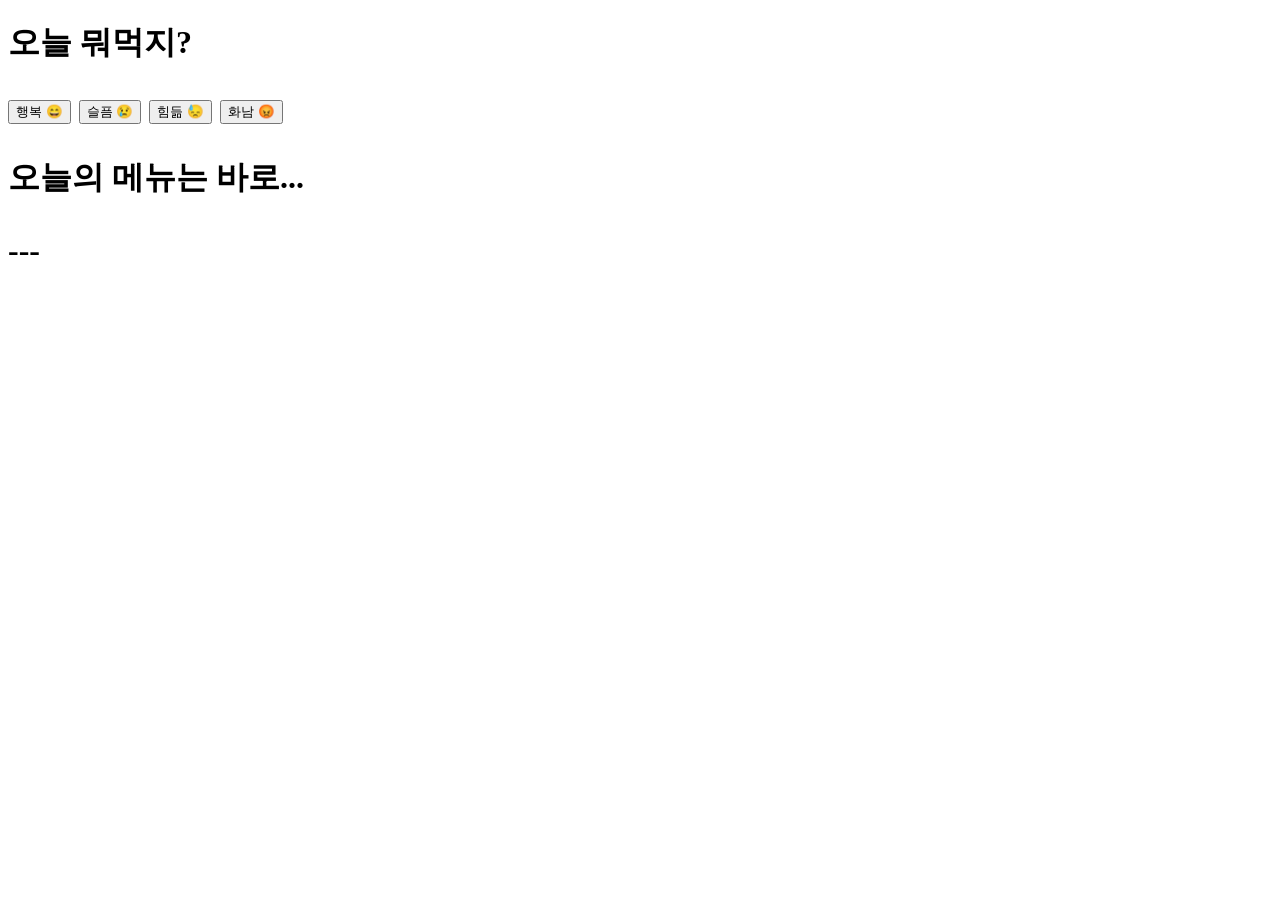
==== ko-kr/index.html @ c9df5fb1 "Boring favicon bug fix" ====
<!DOCTYPE html>
<html lang="ko">
<head>
  <meta charset="UTF-8">
  <meta name="viewport" content="width=device-width, initial-scale=1.0">
  <title>오늘 뭐먹지?</title>
  <link rel="icon" href="favicon.ico">
  <link rel="stylesheet" href="univpk.css">
</head>
<body class="img">
  <audio id="sound" src="tap.mp3"></audio>
  
  <h1 class="jua">오늘 뭐먹지?<h1>

  <div class="buttons">
    <button class="liquid jua" data-f="happy">행복 😄</button>
    <button class="liquid jua" data-f="sad">슬픔 😢</button>
    <button class="liquid jua" data-f="tired">힘듦 😓</button>
    <button class="liquid jua" data-f="angry">화남 😡</button>
  </div>

  <p class="ogong jua">오늘의 메뉴는 바로...</p>
  <p id="r" class="ogong jua">---</p>
  <script src="rand.js"></script>
</body>
</html>
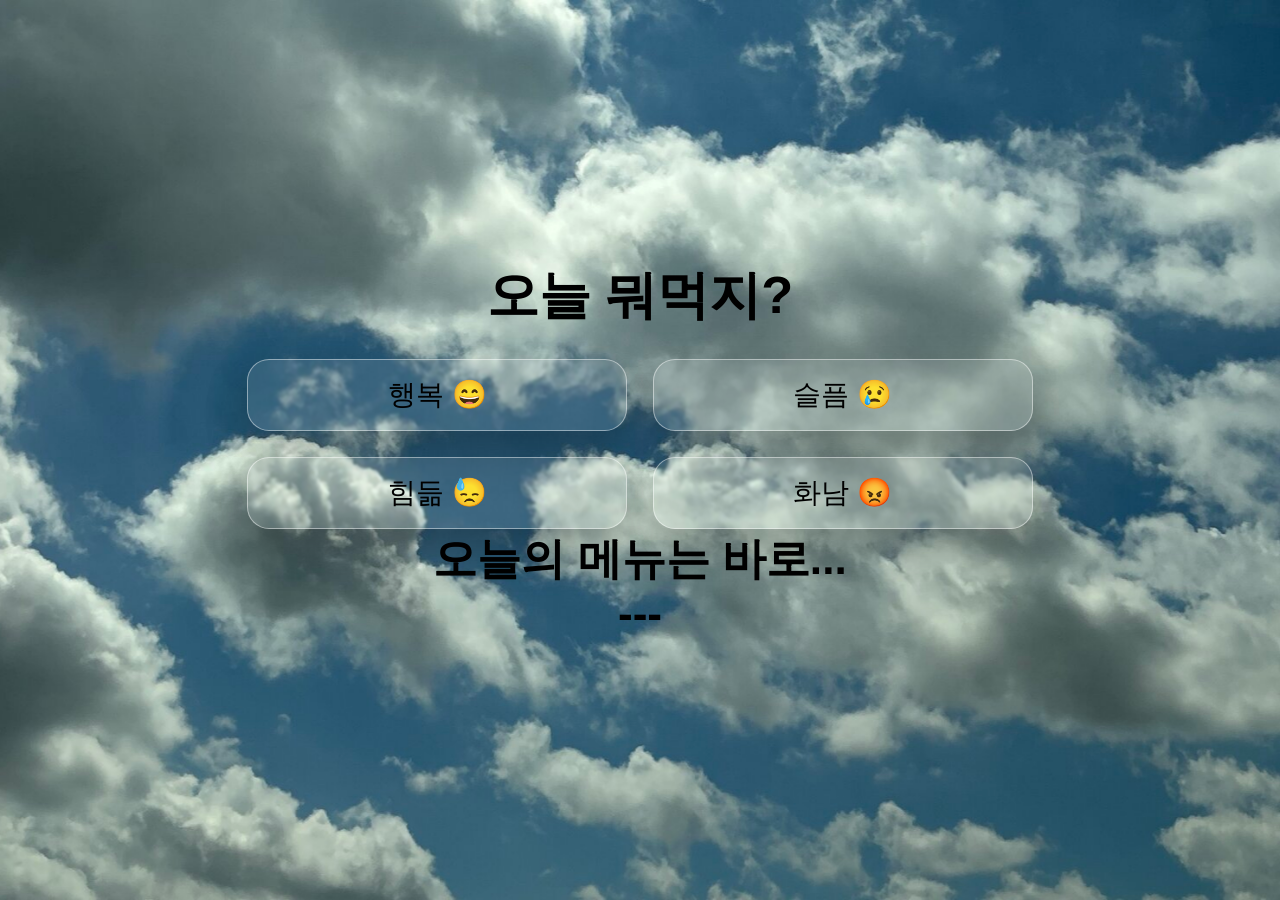
==== commit a8f9ee1a: "Update stylesheet link to ko-kr.css" ====
--- a/ko-kr/index.html
+++ b/ko-kr/index.html
@@ -5,7 +5,7 @@
   <meta name="viewport" content="width=device-width, initial-scale=1.0">
   <title>오늘 뭐먹지?</title>
   <link rel="icon" href="favicon.ico">
-  <link rel="stylesheet" href="univpk.css">
+  <link rel="stylesheet" href="ko-kr.css">
 </head>
 <body class="img">
   <audio id="sound" src="tap.mp3"></audio>
--- a/ko-kr/ko-kr.css
+++ b/ko-kr/ko-kr.css
@@ -0,0 +1,77 @@
+@font-face {
+  font-family: 'malang';
+  src: url('./malang.woff2') format('woff2');
+  font-display: swap;
+}
+
+* {
+  box-sizing: border-box;
+}
+
+body.img {
+  margin: 0;
+  min-height: 100vh;
+  min-height: 100dvh;
+  position: relative;
+  display: flex;
+  flex-direction: column;
+  align-items: center;
+  justify-content: center;
+  gap: clamp(16px, 3vh, 32px);
+  padding: 20px;
+}
+
+body.img::before {
+  content: '';
+  position: fixed;
+  inset: 0;
+  background: url("bg.jpg") no-repeat center / cover;
+  z-index: -1;
+}
+
+.jua {
+  font-family: "malang", sans-serif;
+}
+
+h1 {
+  font-size: clamp(28px, 2.6vw + 19px, 56px);
+  text-align: center;
+  margin: 0;
+}
+
+.buttons {
+  display: flex;
+  flex-wrap: wrap;
+  gap: clamp(12px, 2vw, 28px);
+  justify-content: center;
+  width: 100%;
+  max-width: min(960px, 90vw);
+}
+
+.liquid {
+  width: clamp(140px, 40vw, 380px);
+  padding: clamp(12px, 1.8vh, 22px) 0;
+  font-size: clamp(18px, 1.2vw + 13.7px, 28px);
+  color: black;
+  background: rgba(255, 255, 255, 0.1);
+  backdrop-filter: blur(1px);
+  -webkit-backdrop-filter: blur(1px);
+  border-radius: clamp(16px, 2vw, 22px);
+  border: 1px solid rgba(255, 255, 255, 0.45);
+  box-shadow: 0 20px 40px rgba(0, 0, 0, 0.25);
+  cursor: pointer;
+  transition: all 0.25s ease;
+}
+
+.ogong {
+  font-size: clamp(22px, 2.4vw + 13.5px, 48px);
+  text-align: center;
+  margin: 0;
+}
+
+@media (hover: hover) {
+  .liquid:hover {
+    background: rgba(255, 255, 255, 0.4);
+    transform: translateY(-6px) scale(1.03);
+  }
+}
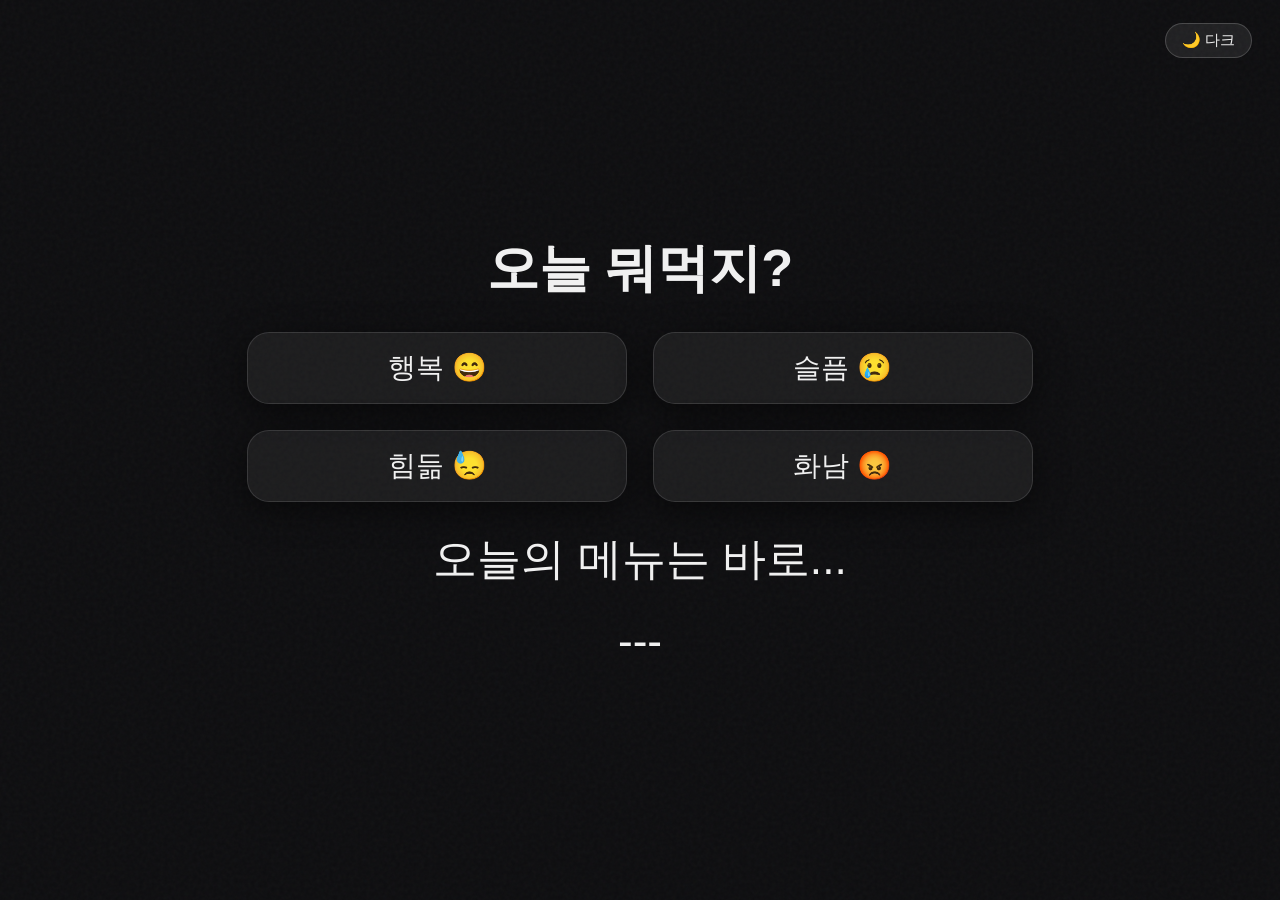
==== commit a6870780: "Big Design Update Design is updated from Glass Morphism button and a background photo, to a matte de" ====
--- a/ko-kr/index.html
+++ b/ko-kr/index.html
@@ -1,5 +1,5 @@
 <!DOCTYPE html>
-<html lang="ko">
+<html lang="ko" data-theme="dark">
 <head>
   <meta charset="UTF-8">
   <meta name="viewport" content="width=device-width, initial-scale=1.0">
@@ -9,8 +9,10 @@
 </head>
 <body class="img">
   <audio id="sound" src="tap.mp3"></audio>
-  
-  <h1 class="jua">오늘 뭐먹지?<h1>
+
+  <button id="theme-btn" class="theme-toggle jua" aria-label="테마 전환">🌙 다크</button>
+
+  <h1 class="jua">오늘 뭐먹지?</h1>
 
   <div class="buttons">
     <button class="liquid jua" data-f="happy">행복 😄</button>
@@ -21,6 +23,9 @@
 
   <p class="ogong jua">오늘의 메뉴는 바로...</p>
   <p id="r" class="ogong jua">---</p>
+
+  <button id="share-btn" class="liquid jua share-btn" style="display:none;">공유하기 🔗</button>
+
   <script src="rand.js"></script>
 </body>
-</html>
+</html>
--- a/ko-kr/ko-kr.css
+++ b/ko-kr/ko-kr.css
@@ -4,14 +4,58 @@
   font-display: swap;
 }
 
-* {
-  box-sizing: border-box;
-}
-
+* { box-sizing: border-box; }
+
+/* ════════════════════════════
+   테마 변수
+════════════════════════════ */
+[data-theme="dark"] {
+  --bg:           #0e0e10;
+  --bg-noise:     rgba(255,255,255,0.015);
+  --text:         #f0f0f0;
+  --text-sub:     rgba(240,240,240,0.45);
+  --card-bg:      rgba(255,255,255,0.06);
+  --card-border:  rgba(255,255,255,0.12);
+  --card-shadow:  rgba(0,0,0,0.5);
+  --card-hover:   rgba(255,255,255,0.13);
+  --share-bg:     rgba(255,255,255,0.09);
+  --share-border: rgba(255,255,255,0.25);
+  --toggle-bg:    rgba(255,255,255,0.08);
+  --toggle-border:rgba(255,255,255,0.18);
+  --happy-h:  rgba(255,200,40,0.22);  --happy-b:  rgba(255,200,40,0.55);  --happy-s:  rgba(255,180,0,0.28);
+  --sad-h:    rgba(70,130,220,0.22);  --sad-b:    rgba(70,130,220,0.55);  --sad-s:    rgba(50,100,200,0.28);
+  --tired-h:  rgba(80,180,110,0.22);  --tired-b:  rgba(80,180,110,0.55);  --tired-s:  rgba(60,150,80,0.28);
+  --angry-h:  rgba(220,70,50,0.22);   --angry-b:  rgba(220,70,50,0.55);   --angry-s:  rgba(200,50,30,0.28);
+}
+
+[data-theme="light"] {
+  --bg:           #f7f4ef;
+  --bg-noise:     rgba(0,0,0,0.018);
+  --text:         #1c1c1e;
+  --text-sub:     rgba(28,28,30,0.45);
+  --card-bg:      rgba(255,255,255,0.52);
+  --card-border:  rgba(0,0,0,0.09);
+  --card-shadow:  rgba(0,0,0,0.1);
+  --card-hover:   rgba(255,255,255,0.82);
+  --share-bg:     rgba(255,255,255,0.6);
+  --share-border: rgba(0,0,0,0.15);
+  --toggle-bg:    rgba(0,0,0,0.05);
+  --toggle-border:rgba(0,0,0,0.12);
+  --happy-h:  rgba(255,190,0,0.18);   --happy-b:  rgba(200,140,0,0.4);    --happy-s:  rgba(255,180,0,0.18);
+  --sad-h:    rgba(50,110,210,0.18);  --sad-b:    rgba(50,110,210,0.4);   --sad-s:    rgba(50,100,200,0.18);
+  --tired-h:  rgba(60,160,90,0.18);   --tired-b:  rgba(60,160,90,0.4);    --tired-s:  rgba(60,150,80,0.18);
+  --angry-h:  rgba(210,60,40,0.18);   --angry-b:  rgba(210,60,40,0.4);    --angry-s:  rgba(200,50,30,0.18);
+}
+
+/* ════════════════════════════
+   기본 레이아웃
+════════════════════════════ */
 body.img {
   margin: 0;
   min-height: 100vh;
   min-height: 100dvh;
+  background-color: var(--bg);
+  color: var(--text);
   position: relative;
   display: flex;
   flex-direction: column;
@@ -19,26 +63,57 @@
   justify-content: center;
   gap: clamp(16px, 3vh, 32px);
   padding: 20px;
-}
-
+  transition: background-color 0.35s ease, color 0.35s ease;
+}
+
+/* 노이즈 텍스처 오버레이 */
 body.img::before {
   content: '';
   position: fixed;
   inset: 0;
-  background: url("bg.jpg") no-repeat center / cover;
-  z-index: -1;
-}
-
-.jua {
-  font-family: "malang", sans-serif;
-}
+  background-image: url("data:image/svg+xml,%3Csvg viewBox='0 0 256 256' xmlns='http://www.w3.org/2000/svg'%3E%3Cfilter id='n'%3E%3CfeTurbulence type='fractalNoise' baseFrequency='0.85' numOctaves='4' stitchTiles='stitch'/%3E%3C/filter%3E%3Crect width='100%25' height='100%25' filter='url(%23n)' opacity='1'/%3E%3C/svg%3E");
+  opacity: 0.035;
+  pointer-events: none;
+  z-index: 0;
+}
+
+/* ════════════════════════════
+   테마 토글 버튼
+════════════════════════════ */
+.theme-toggle {
+  position: absolute;
+  top: clamp(14px, 2.5vh, 24px);
+  right: clamp(14px, 2.5vw, 28px);
+  padding: 7px 16px;
+  font-size: clamp(12px, 1vw + 9px, 15px);
+  background: var(--toggle-bg);
+  border: 1px solid var(--toggle-border);
+  border-radius: 999px;
+  color: var(--text);
+  cursor: pointer;
+  z-index: 10;
+  transition: background 0.2s, transform 0.15s;
+}
+.theme-toggle:hover { background: var(--card-hover); transform: scale(1.05); }
+.theme-toggle:active { transform: scale(0.96); }
+
+/* ════════════════════════════
+   폰트
+════════════════════════════ */
+.jua { font-family: "malang", sans-serif; }
 
 h1 {
   font-size: clamp(28px, 2.6vw + 19px, 56px);
   text-align: center;
   margin: 0;
-}
-
+  position: relative;
+  z-index: 1;
+  color: var(--text);
+}
+
+/* ════════════════════════════
+   기분 버튼 그리드
+════════════════════════════ */
 .buttons {
   display: flex;
   flex-wrap: wrap;
@@ -46,32 +121,102 @@
   justify-content: center;
   width: 100%;
   max-width: min(960px, 90vw);
-}
-
+  position: relative;
+  z-index: 1;
+}
+
+/* ════════════════════════════
+   반투명 카드 버튼
+════════════════════════════ */
 .liquid {
   width: clamp(140px, 40vw, 380px);
   padding: clamp(12px, 1.8vh, 22px) 0;
   font-size: clamp(18px, 1.2vw + 13.7px, 28px);
-  color: black;
-  background: rgba(255, 255, 255, 0.1);
-  backdrop-filter: blur(1px);
-  -webkit-backdrop-filter: blur(1px);
+  color: var(--text);
+  background: var(--card-bg);
   border-radius: clamp(16px, 2vw, 22px);
-  border: 1px solid rgba(255, 255, 255, 0.45);
-  box-shadow: 0 20px 40px rgba(0, 0, 0, 0.25);
+  border: 1px solid var(--card-border);
+  box-shadow: 0 8px 32px var(--card-shadow);
   cursor: pointer;
-  transition: all 0.25s ease;
-}
-
+  transition: background 0.22s ease, border-color 0.22s ease,
+              box-shadow 0.22s ease, transform 0.22s cubic-bezier(0.34,1.56,0.64,1),
+              color 0.35s ease;
+}
+
+/* ════════════════════════════
+   결과 / 공유 텍스트
+════════════════════════════ */
 .ogong {
   font-size: clamp(22px, 2.4vw + 13.5px, 48px);
   text-align: center;
   margin: 0;
-}
-
+  position: relative;
+  z-index: 1;
+  color: var(--text);
+  transition: color 0.35s ease;
+}
+
+/* ════════════════════════════
+   공유 버튼
+════════════════════════════ */
+.share-btn {
+  width: clamp(160px, 35vw, 280px);
+  font-size: clamp(15px, 1vw + 11px, 22px);
+  background: var(--share-bg) !important;
+  border-color: var(--share-border) !important;
+  animation: fadeIn 0.35s ease;
+}
+
+/* ════════════════════════════
+   결과 애니메이션
+════════════════════════════ */
+@keyframes popIn {
+  0%   { opacity: 0; transform: scale(0.7) translateY(10px); }
+  60%  { transform: scale(1.1) translateY(-4px); }
+  100% { opacity: 1; transform: scale(1) translateY(0); }
+}
+
+@keyframes fadeIn {
+  from { opacity: 0; transform: translateY(8px); }
+  to   { opacity: 1; transform: translateY(0); }
+}
+
+#r.pop {
+  animation: popIn 0.4s cubic-bezier(0.34, 1.56, 0.64, 1) forwards;
+}
+
+/* ════════════════════════════
+   호버 효과 (마우스 기기만)
+════════════════════════════ */
 @media (hover: hover) {
   .liquid:hover {
-    background: rgba(255, 255, 255, 0.4);
+    background: var(--card-hover);
     transform: translateY(-6px) scale(1.03);
   }
-}
+
+  .liquid[data-f="happy"]:hover {
+    background: var(--happy-h);
+    border-color: var(--happy-b);
+    box-shadow: 0 20px 40px var(--happy-s);
+  }
+  .liquid[data-f="sad"]:hover {
+    background: var(--sad-h);
+    border-color: var(--sad-b);
+    box-shadow: 0 20px 40px var(--sad-s);
+  }
+  .liquid[data-f="tired"]:hover {
+    background: var(--tired-h);
+    border-color: var(--tired-b);
+    box-shadow: 0 20px 40px var(--tired-s);
+  }
+  .liquid[data-f="angry"]:hover {
+    background: var(--angry-h);
+    border-color: var(--angry-b);
+    box-shadow: 0 20px 40px var(--angry-s);
+  }
+  .share-btn:hover {
+    transform: translateY(-4px) scale(1.02);
+  }
+}
+
+.liquid:active { transform: scale(0.96) !important; }
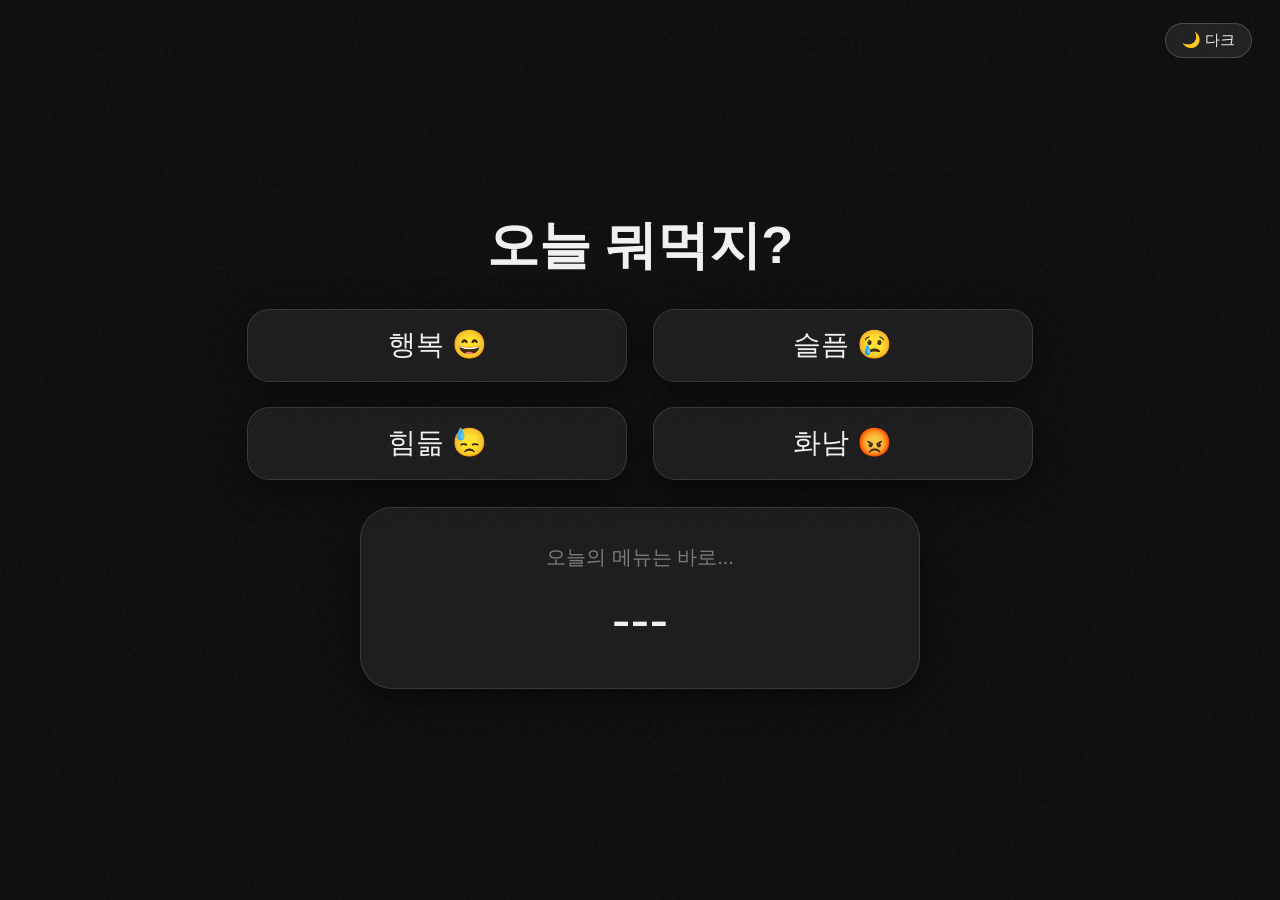
==== commit 18f6506b: "Big Design Update Made result card UI, Thanks for Claude" ====
--- a/ko-kr/index.html
+++ b/ko-kr/index.html
@@ -21,10 +21,11 @@
     <button class="liquid jua" data-f="angry">화남 😡</button>
   </div>
 
-  <p class="ogong jua">오늘의 메뉴는 바로...</p>
-  <p id="r" class="ogong jua">---</p>
-
-  <button id="share-btn" class="liquid jua share-btn" style="display:none;">공유하기 🔗</button>
+  <div id="result-card" class="result-card">
+    <p class="result-label jua">오늘의 메뉴는 바로...</p>
+    <p id="r" class="result-food jua">---</p>
+    <button id="share-btn" class="share-btn jua" style="display:none;">공유하기 🔗</button>
+  </div>
 
   <script src="rand.js"></script>
 </body>
--- a/ko-kr/ko-kr.css
+++ b/ko-kr/ko-kr.css
@@ -144,26 +144,75 @@
 }
 
 /* ════════════════════════════
-   결과 / 공유 텍스트
-════════════════════════════ */
-.ogong {
-  font-size: clamp(22px, 2.4vw + 13.5px, 48px);
+   결과 카드
+════════════════════════════ */
+.result-card {
+  width: clamp(280px, 82vw, 560px);
+  padding: clamp(24px, 4vh, 44px) clamp(28px, 5vw, 52px);
+  background: var(--card-bg);
+  border: 1px solid var(--card-border);
+  border-radius: clamp(20px, 2.5vw, 32px);
+  box-shadow: 0 8px 32px var(--card-shadow);
+  display: flex;
+  flex-direction: column;
+  align-items: center;
+  gap: clamp(10px, 1.8vh, 22px);
+  position: relative;
+  z-index: 1;
+  transition: background 0.35s ease, border-color 0.35s ease,
+              box-shadow 0.35s ease;
+}
+
+.result-card[data-mood="happy"] {
+  background: var(--happy-h);
+  border-color: var(--happy-b);
+  box-shadow: 0 20px 48px var(--happy-s);
+}
+.result-card[data-mood="sad"] {
+  background: var(--sad-h);
+  border-color: var(--sad-b);
+  box-shadow: 0 20px 48px var(--sad-s);
+}
+.result-card[data-mood="tired"] {
+  background: var(--tired-h);
+  border-color: var(--tired-b);
+  box-shadow: 0 20px 48px var(--tired-s);
+}
+.result-card[data-mood="angry"] {
+  background: var(--angry-h);
+  border-color: var(--angry-b);
+  box-shadow: 0 20px 48px var(--angry-s);
+}
+
+.result-label {
+  font-size: clamp(14px, 0.9vw + 10px, 20px);
+  color: var(--text-sub);
+  margin: 0;
   text-align: center;
-  margin: 0;
-  position: relative;
-  z-index: 1;
-  color: var(--text);
   transition: color 0.35s ease;
 }
 
+.result-food {
+  font-size: clamp(30px, 3vw + 18px, 64px);
+  color: var(--text);
+  margin: 0;
+  text-align: center;
+  transition: color 0.35s ease;
+}
+
 /* ════════════════════════════
    공유 버튼
 ════════════════════════════ */
 .share-btn {
-  width: clamp(160px, 35vw, 280px);
-  font-size: clamp(15px, 1vw + 11px, 22px);
-  background: var(--share-bg) !important;
-  border-color: var(--share-border) !important;
+  padding: clamp(8px, 1.2vh, 14px) clamp(24px, 3.5vw, 40px);
+  font-size: clamp(14px, 0.8vw + 10px, 18px);
+  color: var(--text);
+  background: var(--share-bg);
+  border: 1px solid var(--share-border);
+  border-radius: 999px;
+  cursor: pointer;
+  transition: background 0.22s, transform 0.22s cubic-bezier(0.34,1.56,0.64,1),
+              color 0.35s ease;
   animation: fadeIn 0.35s ease;
 }
 
@@ -181,7 +230,7 @@
   to   { opacity: 1; transform: translateY(0); }
 }
 
-#r.pop {
+.result-food.pop {
   animation: popIn 0.4s cubic-bezier(0.34, 1.56, 0.64, 1) forwards;
 }
 
@@ -215,8 +264,10 @@
     box-shadow: 0 20px 40px var(--angry-s);
   }
   .share-btn:hover {
-    transform: translateY(-4px) scale(1.02);
-  }
-}
-
-.liquid:active { transform: scale(0.96) !important; }+    background: var(--card-hover);
+    transform: translateY(-3px) scale(1.05);
+  }
+}
+
+.liquid:active,
+.share-btn:active { transform: scale(0.96) !important; }
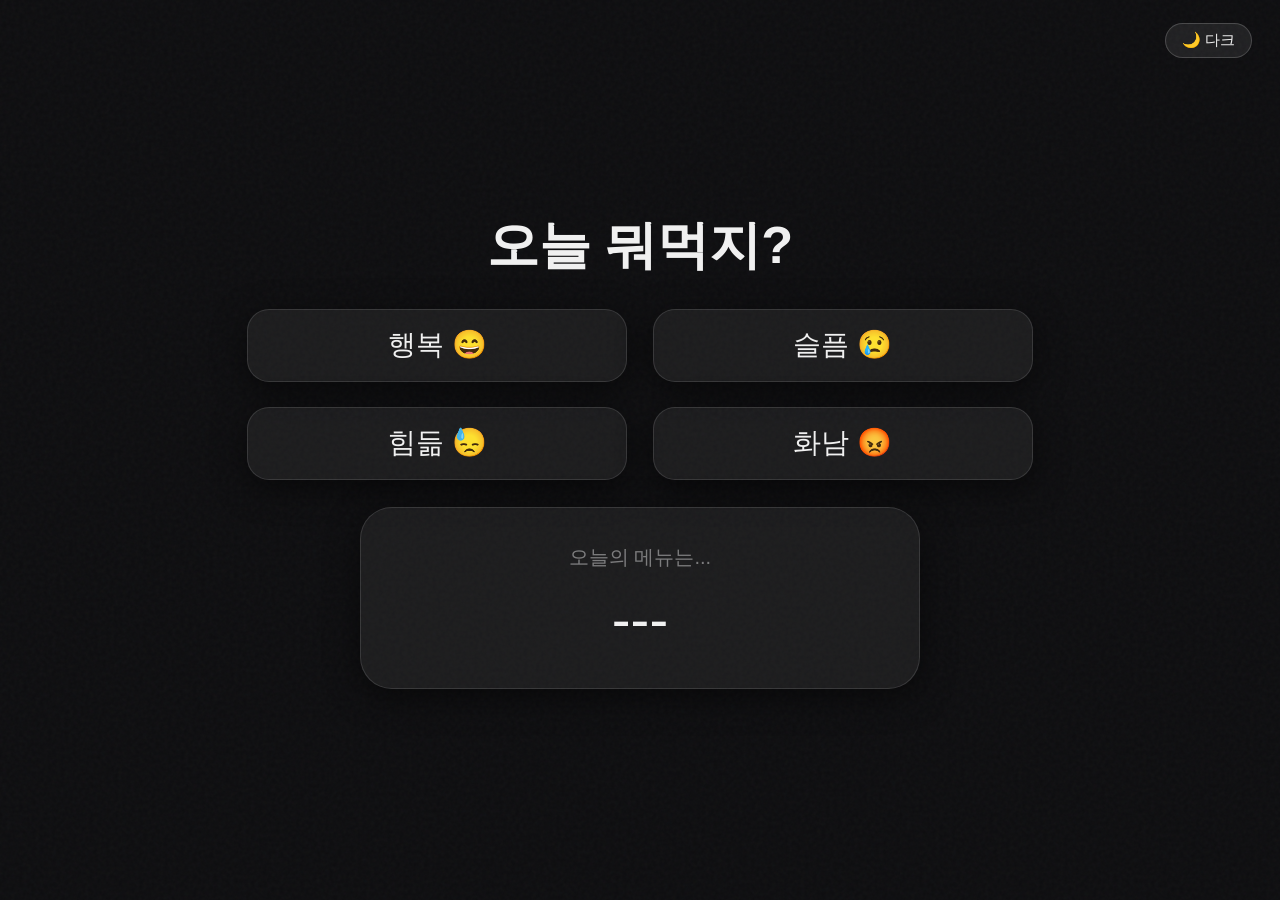
==== commit 37125e80: "Design Update Added messages foe each feelings" ====
--- a/ko-kr/index.html
+++ b/ko-kr/index.html
@@ -22,8 +22,9 @@
   </div>
 
   <div id="result-card" class="result-card">
-    <p class="result-label jua">오늘의 메뉴는 바로...</p>
+    <p class="result-label jua">오늘의 메뉴는...</p>
     <p id="r" class="result-food jua">---</p>
+    <p id="tagline" class="result-tagline jua" style="display:none;"></p>
     <button id="share-btn" class="share-btn jua" style="display:none;">공유하기 🔗</button>
   </div>
 
--- a/ko-kr/ko-kr.css
+++ b/ko-kr/ko-kr.css
@@ -200,6 +200,15 @@
   transition: color 0.35s ease;
 }
 
+.result-tagline {
+  font-size: clamp(13px, 0.8vw + 9px, 18px);
+  color: var(--text-sub);
+  margin: 0;
+  text-align: center;
+  transition: color 0.35s ease;
+  animation: fadeIn 0.4s ease;
+}
+
 /* ════════════════════════════
    공유 버튼
 ════════════════════════════ */
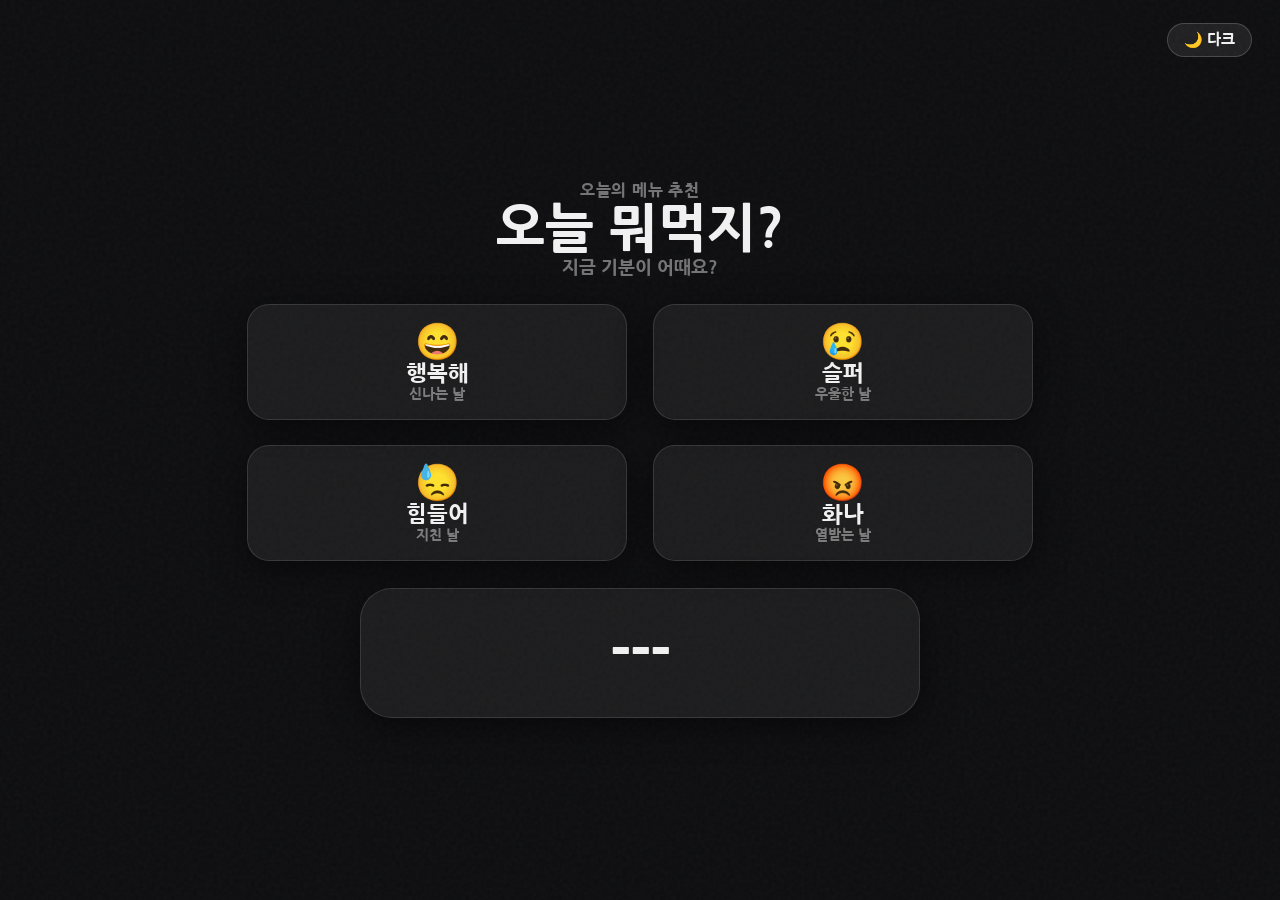
==== commit bfce5a3a: "Design Update Sorry I'm too tired" ====
--- a/ko-kr/index.html
+++ b/ko-kr/index.html
@@ -12,19 +12,38 @@
 
   <button id="theme-btn" class="theme-toggle jua" aria-label="테마 전환">🌙 다크</button>
 
-  <h1 class="jua">오늘 뭐먹지?</h1>
+  <div class="title-area">
+    <p class="title-sup jua">오늘의 메뉴 추천</p>
+    <h1 class="jua">오늘 뭐먹지?</h1>
+    <p class="title-sub jua">지금 기분이 어때요?</p>
+  </div>
 
   <div class="buttons">
-    <button class="liquid jua" data-f="happy">행복 😄</button>
-    <button class="liquid jua" data-f="sad">슬픔 😢</button>
-    <button class="liquid jua" data-f="tired">힘듦 😓</button>
-    <button class="liquid jua" data-f="angry">화남 😡</button>
+    <button class="liquid jua" data-f="happy">
+      <span class="btn-emoji">😄</span>
+      <span class="btn-label">행복해</span>
+      <span class="btn-sub">신나는 날</span>
+    </button>
+    <button class="liquid jua" data-f="sad">
+      <span class="btn-emoji">😢</span>
+      <span class="btn-label">슬퍼</span>
+      <span class="btn-sub">우울한 날</span>
+    </button>
+    <button class="liquid jua" data-f="tired">
+      <span class="btn-emoji">😓</span>
+      <span class="btn-label">힘들어</span>
+      <span class="btn-sub">지친 날</span>
+    </button>
+    <button class="liquid jua" data-f="angry">
+      <span class="btn-emoji">😡</span>
+      <span class="btn-label">화나</span>
+      <span class="btn-sub">열받는 날</span>
+    </button>
   </div>
 
   <div id="result-card" class="result-card">
-    <p class="result-label jua">오늘의 메뉴는...</p>
+    <p id="tagline" class="result-tagline jua" style="display:none;"></p>
     <p id="r" class="result-food jua">---</p>
-    <p id="tagline" class="result-tagline jua" style="display:none;"></p>
     <button id="share-btn" class="share-btn jua" style="display:none;">공유하기 🔗</button>
   </div>
 
--- a/ko-kr/ko-kr.css
+++ b/ko-kr/ko-kr.css
@@ -1,8 +1,4 @@
-@font-face {
-  font-family: 'malang';
-  src: url('./malang.woff2') format('woff2');
-  font-display: swap;
-}
+@import url('https://fonts.googleapis.com/css2?family=Nanum+Gothic:wght@700;800&display=swap');
 
 * { box-sizing: border-box; }
 
@@ -100,15 +96,35 @@
 /* ════════════════════════════
    폰트
 ════════════════════════════ */
-.jua { font-family: "malang", sans-serif; }
+.jua { font-family: "Nanum Gothic", sans-serif; font-weight: 800; }
+
+.title-area {
+  display: flex;
+  flex-direction: column;
+  align-items: center;
+  gap: 4px;
+  position: relative;
+  z-index: 1;
+}
+
+.title-sup {
+  font-size: clamp(12px, 0.7vw + 9px, 16px);
+  color: var(--text-sub);
+  margin: 0;
+  letter-spacing: 0.05em;
+}
 
 h1 {
   font-size: clamp(28px, 2.6vw + 19px, 56px);
   text-align: center;
   margin: 0;
-  position: relative;
-  z-index: 1;
-  color: var(--text);
+  color: var(--text);
+}
+
+.title-sub {
+  font-size: clamp(13px, 0.8vw + 9px, 18px);
+  color: var(--text-sub);
+  margin: 0;
 }
 
 /* ════════════════════════════
@@ -130,18 +146,25 @@
 ════════════════════════════ */
 .liquid {
   width: clamp(140px, 40vw, 380px);
-  padding: clamp(12px, 1.8vh, 22px) 0;
-  font-size: clamp(18px, 1.2vw + 13.7px, 28px);
+  padding: clamp(14px, 2vh, 26px) 0;
   color: var(--text);
   background: var(--card-bg);
   border-radius: clamp(16px, 2vw, 22px);
   border: 1px solid var(--card-border);
   box-shadow: 0 8px 32px var(--card-shadow);
   cursor: pointer;
+  display: flex;
+  flex-direction: column;
+  align-items: center;
+  gap: 3px;
   transition: background 0.22s ease, border-color 0.22s ease,
               box-shadow 0.22s ease, transform 0.22s cubic-bezier(0.34,1.56,0.64,1),
               color 0.35s ease;
 }
+
+.btn-emoji  { font-size: clamp(24px, 2vw + 16px, 36px); line-height: 1; }
+.btn-label  { font-size: clamp(16px, 1vw + 12px, 22px); }
+.btn-sub    { font-size: clamp(11px, 0.5vw + 8px, 14px); color: var(--text-sub); transition: color 0.35s ease; }
 
 /* ════════════════════════════
    결과 카드
@@ -184,14 +207,6 @@
   box-shadow: 0 20px 48px var(--angry-s);
 }
 
-.result-label {
-  font-size: clamp(14px, 0.9vw + 10px, 20px);
-  color: var(--text-sub);
-  margin: 0;
-  text-align: center;
-  transition: color 0.35s ease;
-}
-
 .result-food {
   font-size: clamp(30px, 3vw + 18px, 64px);
   color: var(--text);
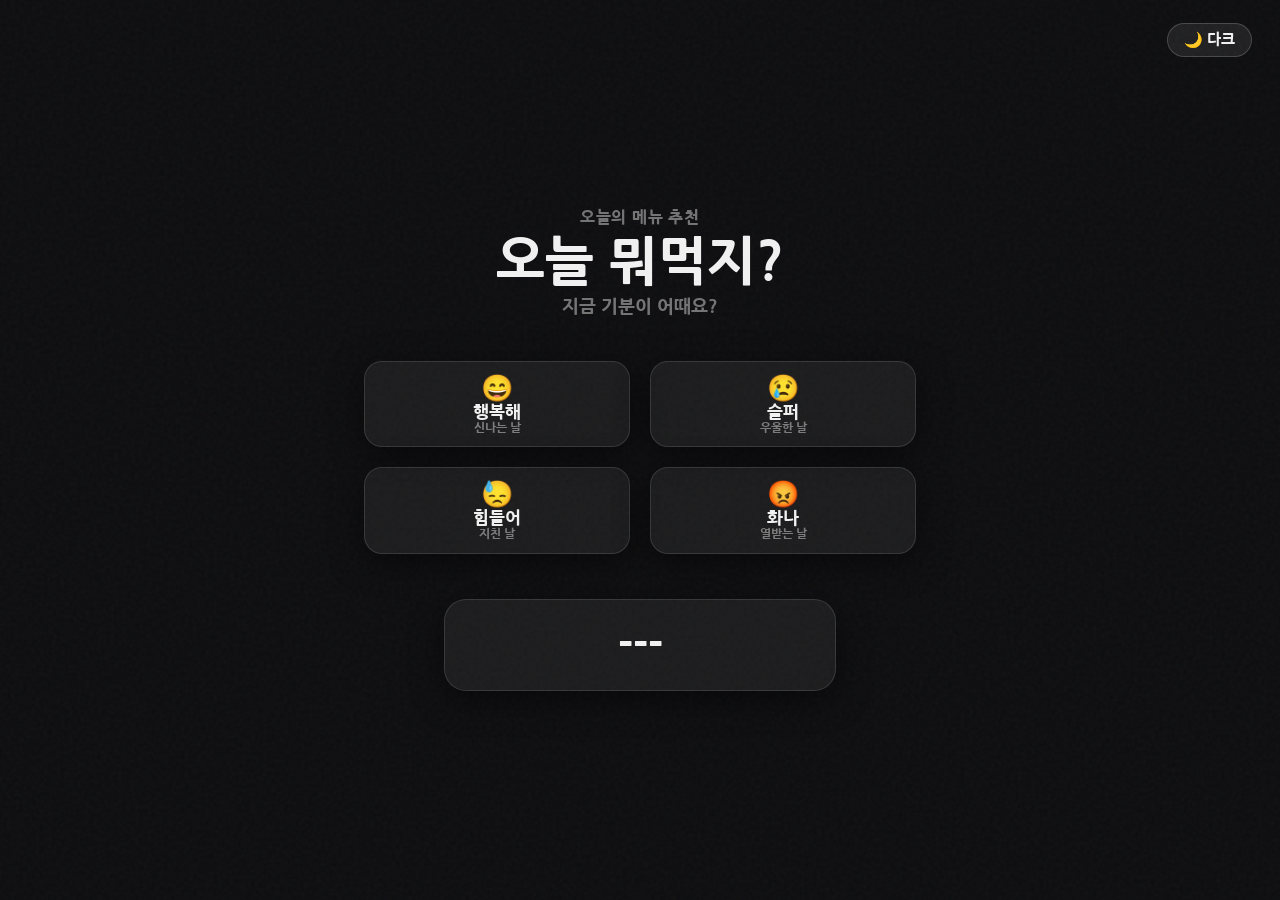
==== commit 7cfbb658: "PWA Support (iOS) PWA Support for iOS" ====
--- a/ko-kr/index.html
+++ b/ko-kr/index.html
@@ -5,6 +5,12 @@
   <meta name="viewport" content="width=device-width, initial-scale=1.0">
   <title>오늘 뭐먹지?</title>
   <link rel="icon" href="favicon.ico">
+  <link rel="manifest" href="manifest.json">
+  <link rel="apple-touch-icon" href="icon-180x180.png">
+  <meta name="apple-mobile-web-app-capable" content="yes">
+  <meta name="apple-mobile-web-app-status-bar-style" content="black-translucent">
+  <meta name="apple-mobile-web-app-title" content="뭐먹지">
+  <meta name="theme-color" content="#0e0e10">
   <link rel="stylesheet" href="ko-kr.css">
 </head>
 <body class="img">
--- a/ko-kr/ko-kr.css
+++ b/ko-kr/ko-kr.css
@@ -57,7 +57,7 @@
   flex-direction: column;
   align-items: center;
   justify-content: center;
-  gap: clamp(16px, 3vh, 32px);
+  row-gap: clamp(24px, 5vh, 52px);
   padding: 20px;
   transition: background-color 0.35s ease, color 0.35s ease;
 }
@@ -102,7 +102,7 @@
   display: flex;
   flex-direction: column;
   align-items: center;
-  gap: 4px;
+  gap: 10px;
   position: relative;
   z-index: 1;
 }
@@ -131,12 +131,9 @@
    기분 버튼 그리드
 ════════════════════════════ */
 .buttons {
-  display: flex;
-  flex-wrap: wrap;
-  gap: clamp(12px, 2vw, 28px);
-  justify-content: center;
-  width: 100%;
-  max-width: min(960px, 90vw);
+  display: grid;
+  grid-template-columns: repeat(2, clamp(100px, 28vw, 266px));
+  gap: clamp(12px, 2vw, 20px);
   position: relative;
   z-index: 1;
 }
@@ -145,41 +142,41 @@
    반투명 카드 버튼
 ════════════════════════════ */
 .liquid {
-  width: clamp(140px, 40vw, 380px);
-  padding: clamp(14px, 2vh, 26px) 0;
+  width: clamp(100px, 28vw, 266px);
+  padding: clamp(10px, 1.4vh, 18px) 0;
   color: var(--text);
   background: var(--card-bg);
-  border-radius: clamp(16px, 2vw, 22px);
+  border-radius: clamp(14px, 1.6vw, 18px);
   border: 1px solid var(--card-border);
   box-shadow: 0 8px 32px var(--card-shadow);
   cursor: pointer;
   display: flex;
   flex-direction: column;
   align-items: center;
-  gap: 3px;
+  gap: 2px;
   transition: background 0.22s ease, border-color 0.22s ease,
               box-shadow 0.22s ease, transform 0.22s cubic-bezier(0.34,1.56,0.64,1),
               color 0.35s ease;
 }
 
-.btn-emoji  { font-size: clamp(24px, 2vw + 16px, 36px); line-height: 1; }
-.btn-label  { font-size: clamp(16px, 1vw + 12px, 22px); }
-.btn-sub    { font-size: clamp(11px, 0.5vw + 8px, 14px); color: var(--text-sub); transition: color 0.35s ease; }
+.btn-emoji  { font-size: clamp(18px, 1.4vw + 11px, 26px); line-height: 1; }
+.btn-label  { font-size: clamp(13px, 0.7vw + 10px, 17px); }
+.btn-sub    { font-size: clamp(10px, 0.4vw + 7px, 12px); color: var(--text-sub); transition: color 0.35s ease; }
 
 /* ════════════════════════════
    결과 카드
 ════════════════════════════ */
 .result-card {
-  width: clamp(280px, 82vw, 560px);
-  padding: clamp(24px, 4vh, 44px) clamp(28px, 5vw, 52px);
+  width: clamp(196px, 57vw, 392px);
+  padding: clamp(17px, 2.8vh, 31px) clamp(20px, 3.5vw, 36px);
   background: var(--card-bg);
   border: 1px solid var(--card-border);
-  border-radius: clamp(20px, 2.5vw, 32px);
+  border-radius: clamp(14px, 1.8vw, 22px);
   box-shadow: 0 8px 32px var(--card-shadow);
   display: flex;
   flex-direction: column;
   align-items: center;
-  gap: clamp(10px, 1.8vh, 22px);
+  gap: clamp(7px, 1.2vh, 15px);
   position: relative;
   z-index: 1;
   transition: background 0.35s ease, border-color 0.35s ease,
@@ -208,7 +205,7 @@
 }
 
 .result-food {
-  font-size: clamp(30px, 3vw + 18px, 64px);
+  font-size: clamp(22px, 2.1vw + 13px, 45px);
   color: var(--text);
   margin: 0;
   text-align: center;
